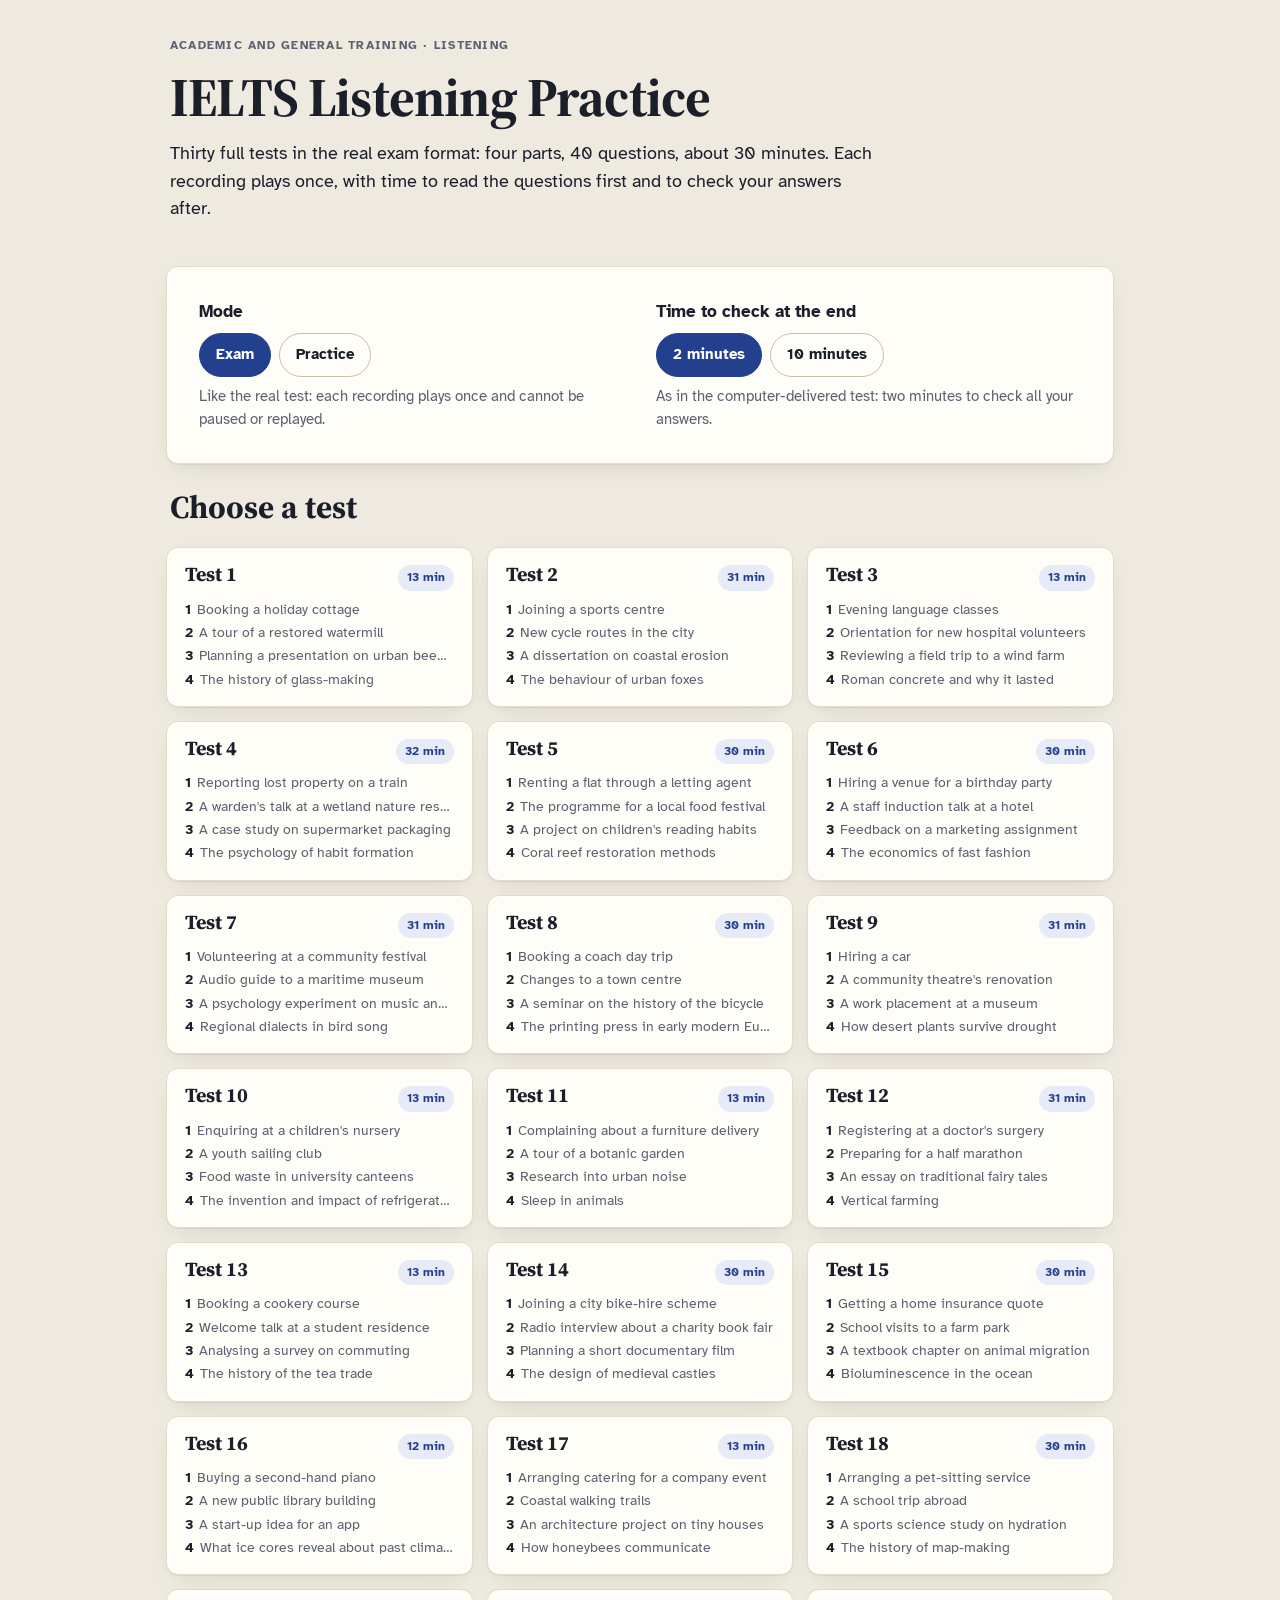
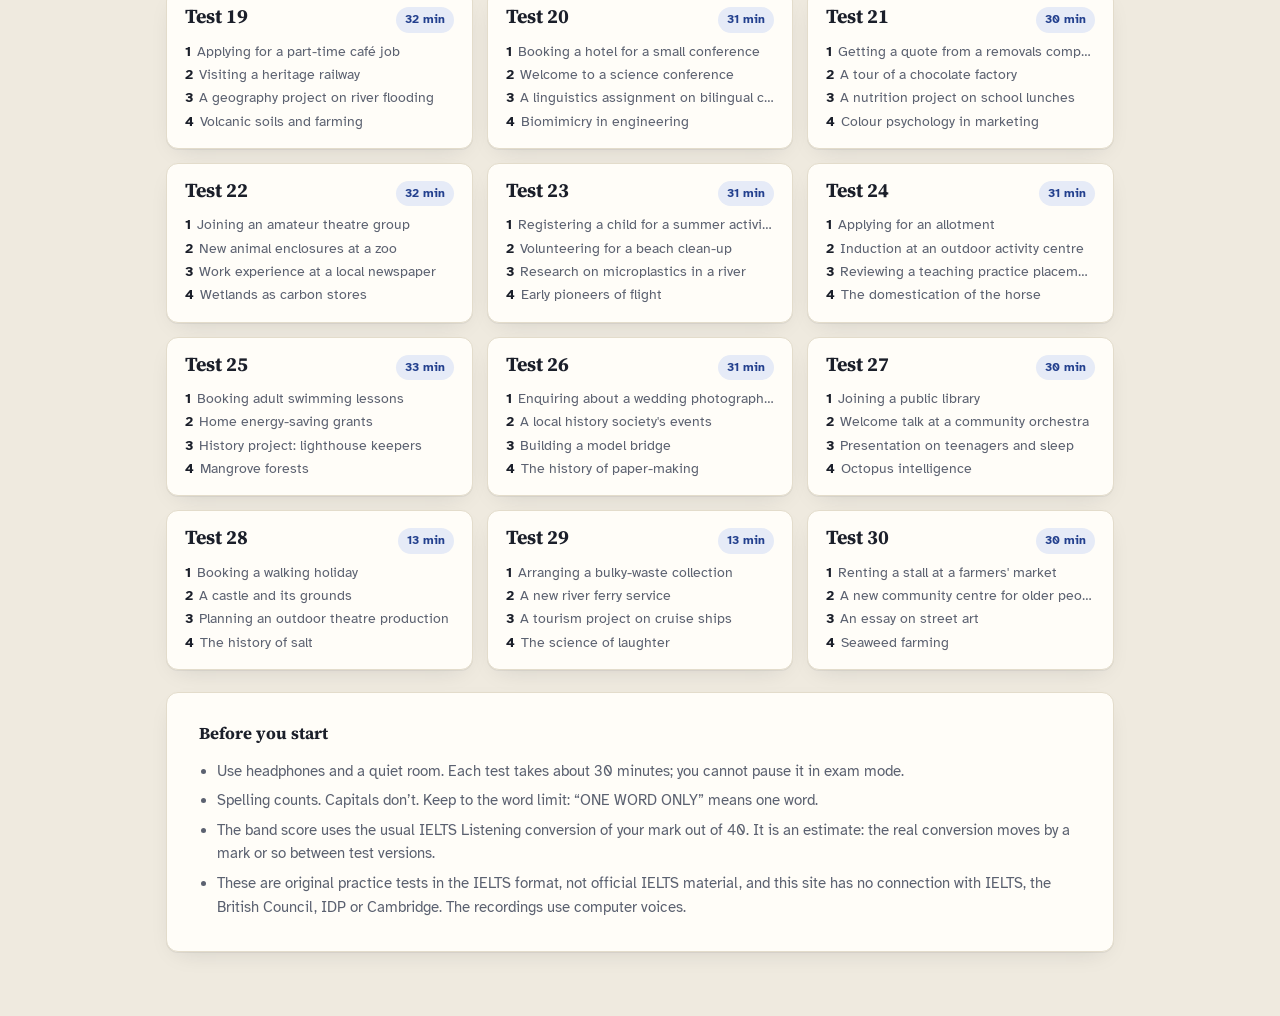
==== index.html @ 2b6fef0d "IELTS Listening Practice: 30 full tests, exam player, marking and review Four parts, 40 questions, a" ====
<!doctype html>
<html lang="en">
<head>
<meta charset="utf-8">
<meta name="viewport" content="width=device-width, initial-scale=1">
<title>IELTS Listening Practice</title>
<meta name="description" content="30 full IELTS Listening practice tests: 4 parts, 40 questions, about 30 minutes each, played once like the real exam, with band scores and transcripts.">
<link rel="canonical" href="https://kikulik.github.io/ielts-listening/">
<meta property="og:type" content="website">
<meta property="og:url" content="https://kikulik.github.io/ielts-listening/">
<meta property="og:site_name" content="IELTS Listening Practice">
<meta property="og:title" content="IELTS Listening Practice: 30 full tests">
<meta property="og:description" content="Four parts, 40 questions, about 30 minutes, the audio played once like the real exam. Band score, answer key and transcript after every test. Free, no sign-up.">
<meta property="og:image" content="https://kikulik.github.io/ielts-listening/img/share.png">
<meta property="og:image:width" content="1200">
<meta property="og:image:height" content="630">
<meta property="og:image:alt" content="IELTS Listening Practice: an exam answer sheet with a pair of headphones">
<meta name="twitter:card" content="summary_large_image">
<link rel="icon" href="data:image/svg+xml,%3Csvg xmlns='http://www.w3.org/2000/svg' viewBox='0 0 32 32'%3E%3Crect width='32' height='32' rx='7' fill='%2323408E'/%3E%3Cpath d='M8 19v-3a8 8 0 0 1 16 0v3' fill='none' stroke='%23fff' stroke-width='2.6' stroke-linecap='round'/%3E%3Crect x='6' y='18' width='5' height='8' rx='2' fill='%23FFE58A'/%3E%3Crect x='21' y='18' width='5' height='8' rx='2' fill='%23FFE58A'/%3E%3C/svg%3E">
<link rel="preconnect" href="https://fonts.googleapis.com">
<link rel="preconnect" href="https://fonts.gstatic.com" crossorigin>
<link rel="stylesheet" href="https://fonts.googleapis.com/css2?family=Atkinson+Hyperlegible:wght@400;700&family=Source+Serif+4:opsz,wght@8..60,600;8..60,700&display=swap">
<link rel="stylesheet" href="css/base.css">
<link rel="stylesheet" href="css/exam.css">
<link rel="stylesheet" href="css/results.css">
</head>
<body>
<main id="app">
  <section id="home" class="screen" aria-labelledby="home-title">
    <header class="masthead">
      <p class="eyebrow">Academic and General Training · Listening</p>
      <h1 id="home-title">IELTS Listening Practice</h1>
      <p class="lead">Thirty full tests in the real exam format: four parts, 40 questions, about 30 minutes. Each recording plays once, with time to read the questions first and to check your answers after.</p>
      <div id="stats" class="stats" aria-live="polite"></div>
    </header>

    <div class="settings sheet">
      <fieldset class="pick">
        <legend>Mode</legend>
        <div id="mode-pick" class="seg"></div>
        <p id="mode-hint" class="hint"></p>
      </fieldset>
      <fieldset class="pick">
        <legend>Time to check at the end</legend>
        <div id="review-pick" class="seg"></div>
        <p id="review-hint" class="hint"></p>
      </fieldset>
    </div>

    <h2 class="list-title">Choose a test</h2>
    <ol id="test-list" class="tests"></ol>

    <aside class="note sheet">
      <h3>Before you start</h3>
      <ul>
        <li>Use headphones and a quiet room. Each test takes about 30 minutes; you cannot pause it in exam mode.</li>
        <li>Spelling counts. Capitals don’t. Keep to the word limit: “ONE WORD ONLY” means one word.</li>
        <li>The band score uses the usual IELTS Listening conversion of your mark out of 40. It is an estimate: the real conversion moves by a mark or so between test versions.</li>
        <li>These are original practice tests in the IELTS format, not official IELTS material, and this site has no connection with IELTS, the British Council, IDP or Cambridge. The recordings use computer voices.</li>
      </ul>
    </aside>
  </section>

  <section id="intro" class="screen" hidden aria-labelledby="intro-title">
    <div class="sheet intro">
      <button id="intro-back" class="link" type="button">← All tests</button>
      <h2 id="intro-title"></h2>
      <ol id="intro-parts" class="intro-parts"></ol>
      <p id="intro-time" class="meta"></p>
      <div class="soundcheck">
        <button id="sound-check" class="btn ghost" type="button">Play sound check</button>
        <label class="volume">Volume <input id="intro-volume" type="range" min="0" max="1" step="0.05"></label>
      </div>
      <p id="intro-mode" class="hint"></p>
      <p id="intro-best" class="hint"></p>
      <button id="start" class="btn" type="button">Start the test</button>
    </div>
  </section>

  <section id="exam" class="screen" hidden aria-label="Listening test">
    <div class="console">
      <div class="console-row">
        <p class="where"><b id="c-test"></b> <span id="c-part"></span></p>
        <p id="c-status" class="status"></p>
        <div class="console-tools">
          <span id="c-time" class="clock" role="timer"></span>
          <span id="c-controls" class="controls" hidden>
            <button id="c-back" class="icon" type="button" title="Back 10 seconds" aria-label="Back 10 seconds">−10s</button>
            <button id="c-pause" class="icon" type="button" aria-label="Pause">Pause</button>
            <button id="c-skip" class="icon" type="button" title="Skip this pause" aria-label="Skip this pause">Skip</button>
          </span>
          <label class="volume"><span class="sr">Volume</span><input id="c-volume" type="range" min="0" max="1" step="0.05"></label>
        </div>
      </div>
      <div class="progress" aria-hidden="true"><i id="c-progress"></i></div>
    </div>
    <div id="alert" class="alert" hidden role="alert"></div>
    <div id="paper" class="paper"></div>
    <nav id="qnav" class="qnav" aria-label="Questions"></nav>
  </section>

  <section id="result" class="screen" hidden aria-labelledby="r-title">
    <div class="sheet result-top">
      <div>
        <p class="eyebrow" id="r-test"></p>
        <h2 id="r-title">Your result</h2>
        <p id="r-msg" class="lead"></p>
      </div>
      <div class="band-box">
        <p class="eyebrow">Estimated band</p>
        <p id="r-band" class="band"></p>
        <p id="r-raw" class="raw"></p>
      </div>
    </div>
    <div class="sheet">
      <h3>By part</h3>
      <div id="r-parts" class="bars"></div>
      <h3>By question type</h3>
      <div id="r-kinds" class="bars"></div>
      <p id="r-tip" class="tip"></p>
    </div>
    <div class="sheet">
      <h3>Answers</h3>
      <div id="r-answers"></div>
    </div>
    <div class="sheet">
      <h3>Transcripts</h3>
      <p class="hint">Highlighted words are where each answer is heard. Play any section again to listen for what you missed.</p>
      <div id="r-transcripts"></div>
    </div>
    <div class="actions">
      <button id="r-again" class="btn" type="button">Take this test again</button>
      <button id="r-home" class="btn ghost" type="button">All tests</button>
    </div>
  </section>
</main>

<script src="js/core.js"></script>
<script src="js/markup.js"></script>
<script src="js/answers.js"></script>
<script src="js/score.js"></script>
<script src="js/timeline.js"></script>
<script src="js/picker.js"></script>
<script src="js/render-map.js"></script>
<script src="js/render-gap.js"></script>
<script src="js/render-choice.js"></script>
<script src="js/questions.js"></script>
<script src="js/player.js"></script>
<script src="js/console.js"></script>
<script src="js/exam.js"></script>
<script src="js/transcript.js"></script>
<script src="js/results.js"></script>
<script src="js/home.js"></script>
<script src="js/app.js"></script>
</body>
</html>
---- css/base.css ----
/* IELTS Listening Practice: tokens, page, buttons, and the home and intro screens.
   Look: an exam paper on a desk. Warm paper, ink-blue accents, highlighter yellow for answers. */
:root{
  --desk:#EFEADF; --paper:#FFFDF8; --ink:#1B1F2A; --ink-soft:#5B6170; --rule:#E3DCCB; --rule-strong:#C9C0AA;
  --accent:#23408E; --accent-ink:#FFFFFF; --accent-soft:#E6EBF7;
  --hl:#FFE58A; --hl-ink:#1B1F2A;
  --good:#1D7A4C; --good-bg:#E1F2E7; --bad:#B3261E; --bad-bg:#FBE3E0; --warn:#9A5B00; --warn-bg:#FFF1D6;
  --font-head:"Source Serif 4",Georgia,"Times New Roman",serif;
  --font-body:"Atkinson Hyperlegible",system-ui,-apple-system,"Segoe UI",Roboto,sans-serif;
  --radius:12px; --shadow:0 1px 0 rgba(27,31,42,.06),0 8px 24px -12px rgba(27,31,42,.18);
}
@media (prefers-color-scheme: dark){
  :root:not([data-theme="light"]){
    --desk:#121419; --paper:#1B1E26; --ink:#ECE8DF; --ink-soft:#A4A8B4; --rule:#2D313C; --rule-strong:#444A58;
    --accent:#9DB2FF; --accent-ink:#0E1220; --accent-soft:#232B45;
    --hl:#E8C547; --hl-ink:#14161C;
    --good:#5BD39A; --good-bg:#14352A; --bad:#FF8F85; --bad-bg:#40201E; --warn:#F2B860; --warn-bg:#3A2C12;
    --shadow:0 1px 0 rgba(0,0,0,.4),0 8px 24px -12px rgba(0,0,0,.6);
    color-scheme:dark;
  }
}
:root[data-theme="dark"]{
  --desk:#121419; --paper:#1B1E26; --ink:#ECE8DF; --ink-soft:#A4A8B4; --rule:#2D313C; --rule-strong:#444A58;
  --accent:#9DB2FF; --accent-ink:#0E1220; --accent-soft:#232B45;
  --hl:#E8C547; --hl-ink:#14161C;
  --good:#5BD39A; --good-bg:#14352A; --bad:#FF8F85; --bad-bg:#40201E; --warn:#F2B860; --warn-bg:#3A2C12;
  --shadow:0 1px 0 rgba(0,0,0,.4),0 8px 24px -12px rgba(0,0,0,.6);
  color-scheme:dark;
}

*,*::before,*::after{box-sizing:border-box}
[hidden]{display:none!important}
html{-webkit-text-size-adjust:100%}
body{margin:0; overflow-x:clip; background:var(--desk); color:var(--ink); font:400 17px/1.55 var(--font-body); -webkit-font-smoothing:antialiased}
h1,h2,h3{font-family:var(--font-head); font-weight:700; line-height:1.12; margin:0; text-wrap:balance}
h1{font-size:clamp(2.2rem,6vw,3.4rem); letter-spacing:-.015em}
h2{font-size:clamp(1.5rem,4vw,2rem)}
h3{font-size:1.2rem}
p{margin:0}
ul{margin:0; padding-left:1.2em}
.sr{position:absolute; width:1px; height:1px; overflow:hidden; clip:rect(0 0 0 0); white-space:nowrap}
.eyebrow{font-size:.78rem; font-weight:700; letter-spacing:.1em; text-transform:uppercase; color:var(--ink-soft)}
.lead{font-size:1.1rem; max-width:40em; color:var(--ink)}
.hint{font-size:.92rem; color:var(--ink-soft)}
.meta{color:var(--ink-soft); font-variant-numeric:tabular-nums}

#app{max-width:980px; margin:0 auto; padding:28px max(16px,env(safe-area-inset-left,0px)) 64px}
.screen{display:grid; gap:22px}
.sheet{background:var(--paper); border:1px solid var(--rule); border-radius:var(--radius); box-shadow:var(--shadow); padding:clamp(18px,3.5vw,32px); display:grid; gap:16px; min-width:0}

/* Buttons and controls */
.btn{
  font:700 1.02rem/1 var(--font-body); background:var(--accent); color:var(--accent-ink);
  border:1px solid var(--accent); border-radius:10px; padding:14px 22px; cursor:pointer;
  justify-self:start; transition:filter .12s, transform .06s;
}
.btn:hover{filter:brightness(1.08)}
.btn:active{transform:translateY(1px)}
.btn.ghost{background:transparent; color:var(--accent)}
.btn:disabled{opacity:.5; cursor:not-allowed}
.link{font:inherit; color:var(--accent); background:none; border:0; padding:0; cursor:pointer; justify-self:start}
.link:hover{text-decoration:underline}
:where(button,input,select,summary,a):focus-visible{outline:3px solid var(--accent); outline-offset:2px; border-radius:6px}
.volume{display:inline-flex; align-items:center; gap:8px; font-size:.9rem; color:var(--ink-soft)}
.volume input{width:110px; accent-color:var(--accent)}

/* Segmented pickers */
.pick{border:0; margin:0; padding:0; display:grid; gap:8px; min-width:0}
.pick legend{font-weight:700; padding:0; margin-bottom:8px}
.seg{display:flex; flex-wrap:wrap; gap:8px}
.seg label{cursor:pointer}
.seg input{position:absolute; opacity:0; pointer-events:none}
.seg span{display:inline-block; padding:9px 16px; border:1px solid var(--rule-strong); border-radius:999px; background:var(--paper); font-weight:700; font-size:.95rem}
.seg input:checked + span{background:var(--accent); border-color:var(--accent); color:var(--accent-ink)}
.seg input:focus-visible + span{outline:3px solid var(--accent); outline-offset:2px}

/* Home */
.masthead{display:grid; gap:12px; padding:8px 4px 4px}
.stats{display:flex; flex-wrap:wrap; gap:10px 28px; margin-top:6px}
.stats div{display:grid}
.stats b{font:700 1.6rem/1.1 var(--font-head); font-variant-numeric:tabular-nums}
.stats span{font-size:.85rem; color:var(--ink-soft)}
.settings{grid-template-columns:repeat(auto-fit,minmax(min(100%,300px),1fr)); gap:22px 32px}
.list-title{padding:4px 4px 0}
.tests{list-style:none; margin:0; padding:0; display:grid; grid-template-columns:repeat(auto-fill,minmax(min(100%,280px),1fr)); gap:14px}
.test{
  display:grid; gap:8px; text-align:left; width:100%; height:100%; padding:16px 18px; cursor:pointer;
  font:inherit; color:inherit; background:var(--paper); border:1px solid var(--rule); border-radius:var(--radius);
  box-shadow:var(--shadow); transition:border-color .12s, transform .12s;
}
.test:hover{border-color:var(--accent); transform:translateY(-1px)}
.test-head{display:flex; align-items:baseline; justify-content:space-between; gap:10px}
.test-head b{font:700 1.25rem/1 var(--font-head)}
.test ol{margin:0; padding:0; list-style:none; display:grid; gap:2px; font-size:.86rem; color:var(--ink-soft)}
.test ol li{white-space:nowrap; overflow:hidden; text-overflow:ellipsis}
.test ol li i{font-style:normal; font-weight:700; color:var(--ink); margin-right:6px}
.badge{font-size:.78rem; font-weight:700; padding:3px 9px; border-radius:999px; background:var(--accent-soft); color:var(--accent); white-space:nowrap}
.badge.done{background:var(--good-bg); color:var(--good)}
.note h3{font-size:1.05rem}
.note ul{display:grid; gap:6px; color:var(--ink-soft); font-size:.95rem}

/* Test intro */
.intro{max-width:720px; justify-self:center; width:100%}
.intro-parts{margin:0; padding:0; list-style:none; display:grid; gap:10px}
.intro-parts li{display:grid; grid-template-columns:5.5em 1fr; gap:10px; padding:10px 0; border-bottom:1px solid var(--rule)}
.intro-parts b{color:var(--accent)}
.soundcheck{display:flex; flex-wrap:wrap; align-items:center; gap:14px 22px}

@media (max-width:640px){
  body{font-size:16px}
  .intro-parts li{grid-template-columns:1fr; gap:2px}
}
---- css/exam.css ----
/* IELTS Listening Practice: the exam screen. Console on top, question paper, question navigator at the bottom. */
#exam{gap:0}
.console{
  position:sticky; top:0; z-index:5; margin:-28px calc(50% - 50vw) 18px;
  background:var(--ink); color:var(--paper); box-shadow:0 6px 20px -10px rgba(0,0,0,.5);
}
:root[data-theme="dark"] .console{background:#0B0D12}
@media (prefers-color-scheme: dark){ :root:not([data-theme="light"]) .console{background:#0B0D12; color:var(--ink)} }
.console-row{display:flex; flex-wrap:wrap; align-items:center; gap:8px 18px; max-width:980px; margin:0 auto; padding:12px max(16px,env(safe-area-inset-left,0px))}
.where{font-size:.95rem; white-space:nowrap}
.where span{opacity:.75; margin-left:6px}
.status{flex:1; min-width:200px; font-weight:700; display:flex; align-items:center; gap:10px}
.status .dot{width:10px; height:10px; border-radius:50%; background:#5BD39A; box-shadow:0 0 0 0 rgba(91,211,154,.6); animation:pulse 1.6s infinite}
.status.wait .dot{background:#E8C547; animation:none}
.status.check .dot{background:#FF8F85; animation:none}
.status .count{font-variant-numeric:tabular-nums; font-weight:400; opacity:.85}
@keyframes pulse{70%{box-shadow:0 0 0 8px rgba(91,211,154,0)}100%{box-shadow:0 0 0 0 rgba(91,211,154,0)}}
@media (prefers-reduced-motion: reduce){ .status .dot{animation:none} }
.console-tools{display:flex; align-items:center; gap:12px}
.clock{font-variant-numeric:tabular-nums; font-weight:700; font-size:1.05rem}
.controls{display:inline-flex; gap:6px}
.icon{font:700 .85rem/1 var(--font-body); color:inherit; background:rgba(255,255,255,.12); border:1px solid rgba(255,255,255,.25); border-radius:8px; padding:7px 10px; cursor:pointer}
.icon:hover{background:rgba(255,255,255,.2)}
.console .volume{color:inherit; opacity:.85}
.console .volume input{width:90px}
.progress{height:4px; background:rgba(255,255,255,.12)}
.progress i{display:block; height:100%; width:0; background:#E8C547; transition:width .4s linear}

.alert{background:var(--warn-bg); color:var(--warn); border:1px solid currentColor; border-radius:10px; padding:12px 16px; margin-bottom:14px; display:flex; flex-wrap:wrap; gap:10px 16px; align-items:center}

/* Question paper */
.paper{background:var(--paper); border:1px solid var(--rule); border-radius:var(--radius); box-shadow:var(--shadow); padding:clamp(18px,4vw,40px); display:grid; gap:34px; margin-bottom:110px}
.part-head{display:flex; flex-wrap:wrap; align-items:baseline; gap:6px 16px; padding-bottom:14px; border-bottom:2px solid var(--ink)}
.part-head h2{font-size:1.7rem}
.part-head p{color:var(--ink-soft)}
.group{display:grid; gap:14px; scroll-margin-top:100px}
.group-head{display:grid; gap:4px}
.group-head h3{font-family:var(--font-body); font-size:1.05rem; letter-spacing:.01em}
.group-head p{color:var(--ink-soft)}
.group-head p b{color:var(--ink)}
.task-title{font:700 1.12rem/1.3 var(--font-head); text-align:center; margin:4px 0}

/* Answer boxes */
.gap{display:inline-flex; align-items:center; gap:0; vertical-align:baseline; margin:2px 2px; white-space:nowrap}
.qn{display:inline-grid; place-items:center; min-width:1.9em; height:1.9em; padding:0 4px; font-weight:700; font-size:.85rem; background:var(--ink); color:var(--paper); border-radius:6px 0 0 6px}
.gap input,.gap select{
  font:inherit; font-size:1rem; color:var(--ink); background:var(--paper); height:1.9em;
  border:1.5px solid var(--ink); border-left:0; border-radius:0 6px 6px 0; padding:0 8px; width:9.5em;
}
.gap select{width:auto; min-width:4.2em; cursor:pointer}
.gap input:focus,.gap select:focus{outline:none; box-shadow:0 0 0 3px var(--accent-soft); border-color:var(--accent)}
.gap.answered .qn{background:var(--accent)}
.gap .qn.target,.item .qn.target{animation:flash 1.2s 2}
@keyframes flash{50%{background:var(--hl); color:var(--hl-ink)}}

/* Forms, notes, tables, flow-charts */
.form{display:grid; grid-template-columns:minmax(8em,max-content) 1fr; gap:10px 18px; align-items:baseline; border:1.5px solid var(--ink); border-radius:10px; padding:18px 20px}
.form .row-label{font-weight:700}
.form .row-full{grid-column:1/-1}
.form h4,.notes h4{font:700 1rem/1.3 var(--font-body); margin:10px 0 0; grid-column:1/-1}
.notes{display:grid; gap:8px; border:1.5px solid var(--ink); border-radius:10px; padding:18px 20px}
.notes .b1{padding-left:1.2em; position:relative}
.notes .b1::before{content:"•"; position:absolute; left:.2em}
.notes .b2{padding-left:2.6em; position:relative}
.notes .b2::before{content:"–"; position:absolute; left:1.5em}
.table-wrap{overflow-x:auto}
.qtable{border-collapse:collapse; width:100%; min-width:520px}
.qtable th,.qtable td{border:1.5px solid var(--ink); padding:9px 12px; text-align:left; vertical-align:top; line-height:1.9}
.qtable th{background:var(--accent-soft)}
.flow{display:grid; gap:0; justify-items:center}
.flow .box{border:1.5px solid var(--ink); border-radius:10px; padding:12px 16px; max-width:620px; width:100%; text-align:center; line-height:1.9}
.flow .arrow{width:2px; height:22px; background:var(--ink); position:relative; margin-bottom:6px}
.flow .arrow::after{content:""; position:absolute; bottom:-6px; left:-5px; border:6px solid transparent; border-top-color:var(--ink)}
.sentences{display:grid; gap:12px; line-height:1.9}
.summary{display:grid; gap:12px; line-height:2; border:1.5px solid var(--ink); border-radius:10px; padding:18px 20px}
.box-list{display:grid; grid-template-columns:repeat(auto-fill,minmax(min(100%,190px),1fr)); gap:6px 18px; border:1.5px solid var(--ink); border-radius:10px; padding:14px 18px; background:var(--accent-soft)}
.box-list p b{display:inline-block; width:1.6em}
.box-title{font-weight:700; grid-column:1/-1}

/* Choices */
.item{display:grid; gap:8px; scroll-margin-top:100px}
.item-q{display:flex; gap:10px; align-items:baseline}
.item-q .qn{border-radius:6px; flex:none}
.choices{display:grid; gap:6px; padding-left:2.6em}
.choice{display:flex; gap:10px; align-items:flex-start; padding:8px 12px; border:1px solid var(--rule); border-radius:8px; cursor:pointer}
.choice:hover{border-color:var(--rule-strong); background:var(--desk)}
.choice input{margin-top:.3em; accent-color:var(--accent); width:1.05em; height:1.05em; flex:none}
.choice b{width:1.2em; flex:none}
.choice:has(input:checked){border-color:var(--accent); background:var(--accent-soft)}
.choice:has(input:disabled){opacity:.5; cursor:not-allowed}

/* Matching grid: rows = questions, columns = letters */
.grid-wrap{overflow-x:auto}
.mgrid{border-collapse:collapse; min-width:100%}
.mgrid th,.mgrid td{border-bottom:1px solid var(--rule); padding:8px 6px; text-align:center}
.mgrid th:first-child,.mgrid td:first-child{text-align:left; padding-left:0}
.mgrid td:first-child{display:flex; gap:10px; align-items:baseline; min-width:12em}
.mgrid td:first-child .qn{border-radius:6px}
.mgrid label{display:inline-grid; place-items:center; width:2.2em; height:2.2em; border:1.5px solid var(--rule-strong); border-radius:8px; cursor:pointer; font-weight:700}
.mgrid input{position:absolute; opacity:0; pointer-events:none}
.mgrid label:has(input:checked){background:var(--accent); border-color:var(--accent); color:var(--accent-ink)}
.mgrid label:has(input:focus-visible){outline:3px solid var(--accent); outline-offset:2px}

/* Map */
.map{width:100%; max-width:760px; justify-self:center; border:1.5px solid var(--ink); border-radius:10px; background:var(--paper)}

/* Question navigator */
.qnav{
  position:fixed; left:0; right:0; bottom:0; z-index:5; background:var(--paper); border-top:1px solid var(--rule-strong);
  box-shadow:0 -6px 20px -12px rgba(0,0,0,.3); padding:10px max(16px,env(safe-area-inset-left,0px));
  display:flex; flex-wrap:wrap; align-items:center; gap:8px 18px; justify-content:center;
}
.qnav .navpart{display:flex; align-items:center; gap:6px}
.qnav .navpart > button{font:700 .85rem/1 var(--font-body); background:none; border:0; color:var(--ink); padding:6px 4px; cursor:pointer; white-space:nowrap}
.qnav .navpart.on > button{color:var(--accent); text-decoration:underline; text-underline-offset:4px}
.qnav .nums{display:flex; gap:3px}
.qnav .nums button{font:700 .72rem/1 var(--font-body); width:1.9em; height:1.9em; border-radius:5px; border:1px solid var(--rule-strong); background:var(--paper); color:var(--ink-soft); cursor:pointer; padding:0}
.qnav .nums button.done{background:var(--ink); border-color:var(--ink); color:var(--paper)}
.qnav .finish{margin-left:auto}
.qnav .finish .btn{padding:10px 16px; font-size:.92rem}
@media (max-width:900px){ .qnav .nums{display:none} .qnav .navpart > button::after{content:attr(data-count); margin-left:4px; color:var(--ink-soft)} }
---- css/results.css ----
/* IELTS Listening Practice: the result screen, answer review and transcripts. */
.result-top{grid-template-columns:minmax(0,1fr) auto; align-items:center; gap:20px 32px}
.band-box{display:grid; justify-items:center; gap:2px; padding:18px 26px; border:2px solid var(--ink); border-radius:14px; min-width:170px}
.band{font:700 4.2rem/1 var(--font-head); color:var(--accent); font-variant-numeric:tabular-nums}
.raw{font-weight:700; color:var(--ink-soft); font-variant-numeric:tabular-nums}
.bars{display:grid; gap:10px}
.bar{display:grid; grid-template-columns:minmax(9em,13em) 1fr 4.5em; gap:12px; align-items:center}
.bar .track{height:12px; background:var(--rule); border-radius:999px; overflow:hidden}
.bar .track i{display:block; height:100%; background:var(--accent); border-radius:999px}
.bar .track i.low{background:var(--bad)}
.bar b{font-variant-numeric:tabular-nums; text-align:right}
.tip{background:var(--hl); color:var(--hl-ink); border-radius:10px; padding:12px 16px}
.tip:empty{display:none}

.answers{width:100%; border-collapse:collapse; font-size:.96rem; table-layout:fixed}
.answers th:nth-child(1){width:3.2em}
.answers th:nth-child(4){width:2.6em}
.answers th:nth-child(5){width:5.6em}
.answers caption{text-align:left; font:700 1.05rem/1.3 var(--font-head); padding:14px 0 6px}
.answers th,.answers td{padding:8px 10px; border-bottom:1px solid var(--rule); text-align:left; vertical-align:top}
.answers th{font-size:.8rem; text-transform:uppercase; letter-spacing:.06em; color:var(--ink-soft)}
.answers td:first-child{font-weight:700; width:3em}
.answers .mark{width:2.4em; font-weight:700}
.answers tr.right .mark{color:var(--good)}
.answers tr.wrong .mark{color:var(--bad)}
.answers tr.wrong td.given{color:var(--bad); text-decoration:line-through; text-decoration-thickness:1px}
.answers tr.blank td.given{color:var(--ink-soft); font-style:italic; text-decoration:none}
.answers .also{color:var(--ink-soft); font-size:.86rem}
.answers .where{white-space:nowrap}

.transcript{border:1px solid var(--rule); border-radius:10px; padding:4px 16px}
.transcript + .transcript{margin-top:12px}
.transcript summary{cursor:pointer; font-weight:700; padding:12px 0}
.transcript .sec{display:grid; gap:10px; padding:10px 0 16px; border-top:1px dashed var(--rule-strong)}
.transcript .sec-head{display:flex; flex-wrap:wrap; align-items:center; gap:10px 16px}
.transcript .sec-head audio{height:36px; max-width:100%}
.turn{display:grid; grid-template-columns:9.5em 1fr; gap:12px; line-height:1.6}
.turn .who{font-weight:700; color:var(--ink-soft); font-size:.9rem; padding-top:.1em}
mark.ans{background:var(--hl); color:var(--hl-ink); padding:0 2px; border-radius:3px; scroll-margin-top:90px}
mark.ans sup{font-weight:700; font-size:.7em; margin-left:2px}
mark.ans.focus{outline:3px solid var(--accent); outline-offset:1px}

.actions{display:flex; flex-wrap:wrap; gap:12px}

@media (max-width:640px){
  .result-top{grid-template-columns:1fr}
  .band-box{justify-self:start}
  .bar{grid-template-columns:1fr 3.6em}
  .bar span{grid-column:1/-1}
  .turn{grid-template-columns:1fr; gap:0}
}
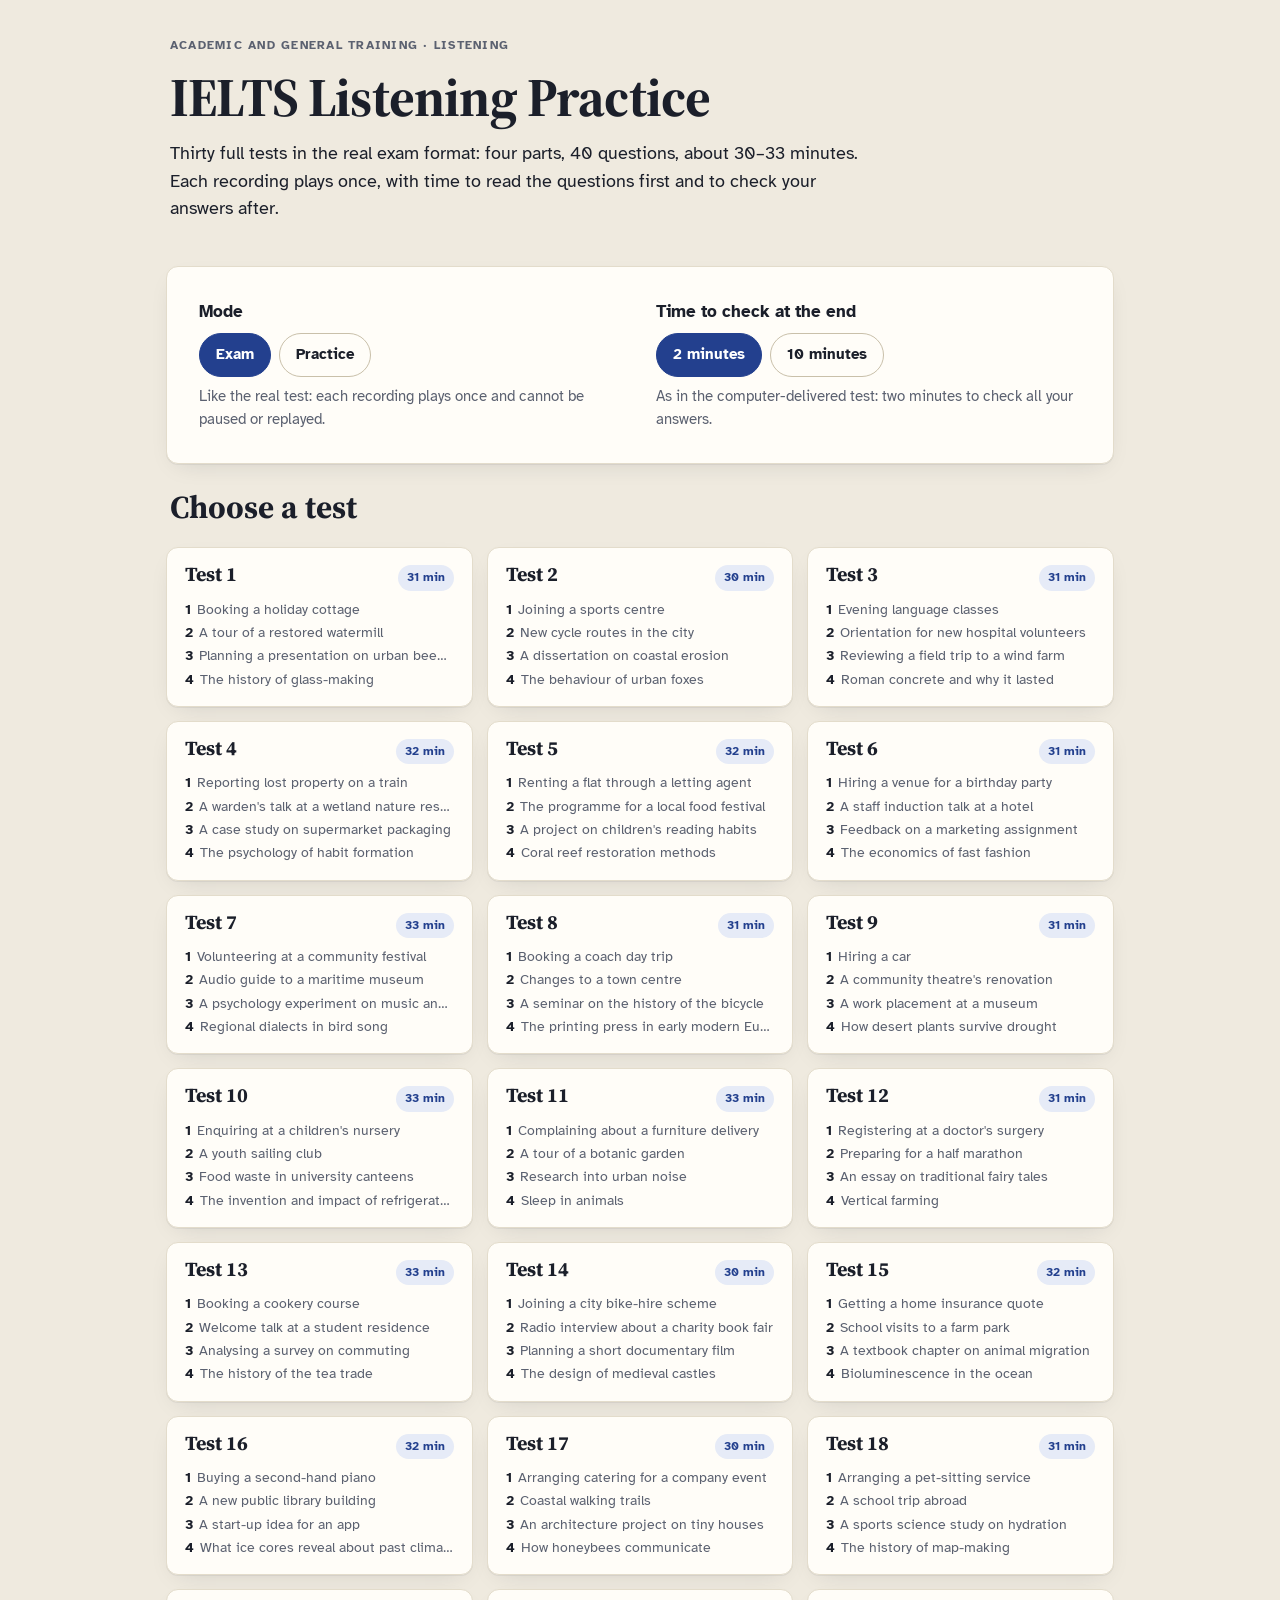
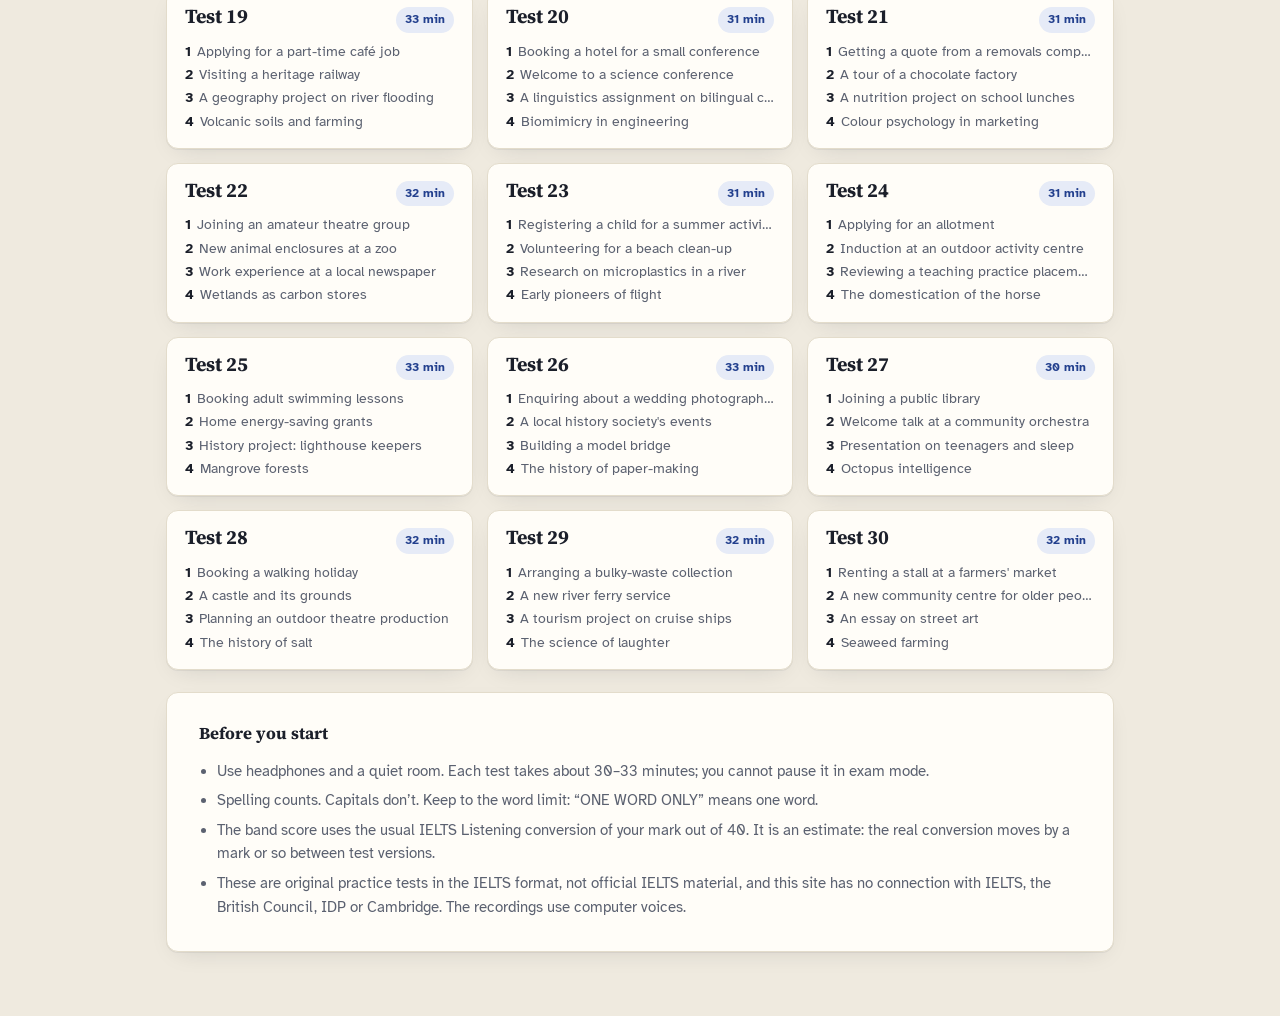
==== commit b6850966: "Slower, Cambridge-paced recordings Voices speak 10% slower everywhere, spelled names, codes and phon" ====
--- a/index.html
+++ b/index.html
@@ -4,13 +4,13 @@
 <meta charset="utf-8">
 <meta name="viewport" content="width=device-width, initial-scale=1">
 <title>IELTS Listening Practice</title>
-<meta name="description" content="30 full IELTS Listening practice tests: 4 parts, 40 questions, about 30 minutes each, played once like the real exam, with band scores and transcripts.">
+<meta name="description" content="30 full IELTS Listening practice tests: 4 parts, 40 questions, about 30–33 minutes each, played once like the real exam, with band scores and transcripts.">
 <link rel="canonical" href="https://kikulik.github.io/ielts-listening/">
 <meta property="og:type" content="website">
 <meta property="og:url" content="https://kikulik.github.io/ielts-listening/">
 <meta property="og:site_name" content="IELTS Listening Practice">
 <meta property="og:title" content="IELTS Listening Practice: 30 full tests">
-<meta property="og:description" content="Four parts, 40 questions, about 30 minutes, the audio played once like the real exam. Band score, answer key and transcript after every test. Free, no sign-up.">
+<meta property="og:description" content="Four parts, 40 questions, about 30–33 minutes, the audio played once like the real exam. Band score, answer key and transcript after every test. Free, no sign-up.">
 <meta property="og:image" content="https://kikulik.github.io/ielts-listening/img/share.png">
 <meta property="og:image:width" content="1200">
 <meta property="og:image:height" content="630">
@@ -30,7 +30,7 @@
     <header class="masthead">
       <p class="eyebrow">Academic and General Training · Listening</p>
       <h1 id="home-title">IELTS Listening Practice</h1>
-      <p class="lead">Thirty full tests in the real exam format: four parts, 40 questions, about 30 minutes. Each recording plays once, with time to read the questions first and to check your answers after.</p>
+      <p class="lead">Thirty full tests in the real exam format: four parts, 40 questions, about 30–33 minutes. Each recording plays once, with time to read the questions first and to check your answers after.</p>
       <div id="stats" class="stats" aria-live="polite"></div>
     </header>
 
@@ -53,7 +53,7 @@
     <aside class="note sheet">
       <h3>Before you start</h3>
       <ul>
-        <li>Use headphones and a quiet room. Each test takes about 30 minutes; you cannot pause it in exam mode.</li>
+        <li>Use headphones and a quiet room. Each test takes about 30–33 minutes; you cannot pause it in exam mode.</li>
         <li>Spelling counts. Capitals don’t. Keep to the word limit: “ONE WORD ONLY” means one word.</li>
         <li>The band score uses the usual IELTS Listening conversion of your mark out of 40. It is an estimate: the real conversion moves by a mark or so between test versions.</li>
         <li>These are original practice tests in the IELTS format, not official IELTS material, and this site has no connection with IELTS, the British Council, IDP or Cambridge. The recordings use computer voices.</li>
